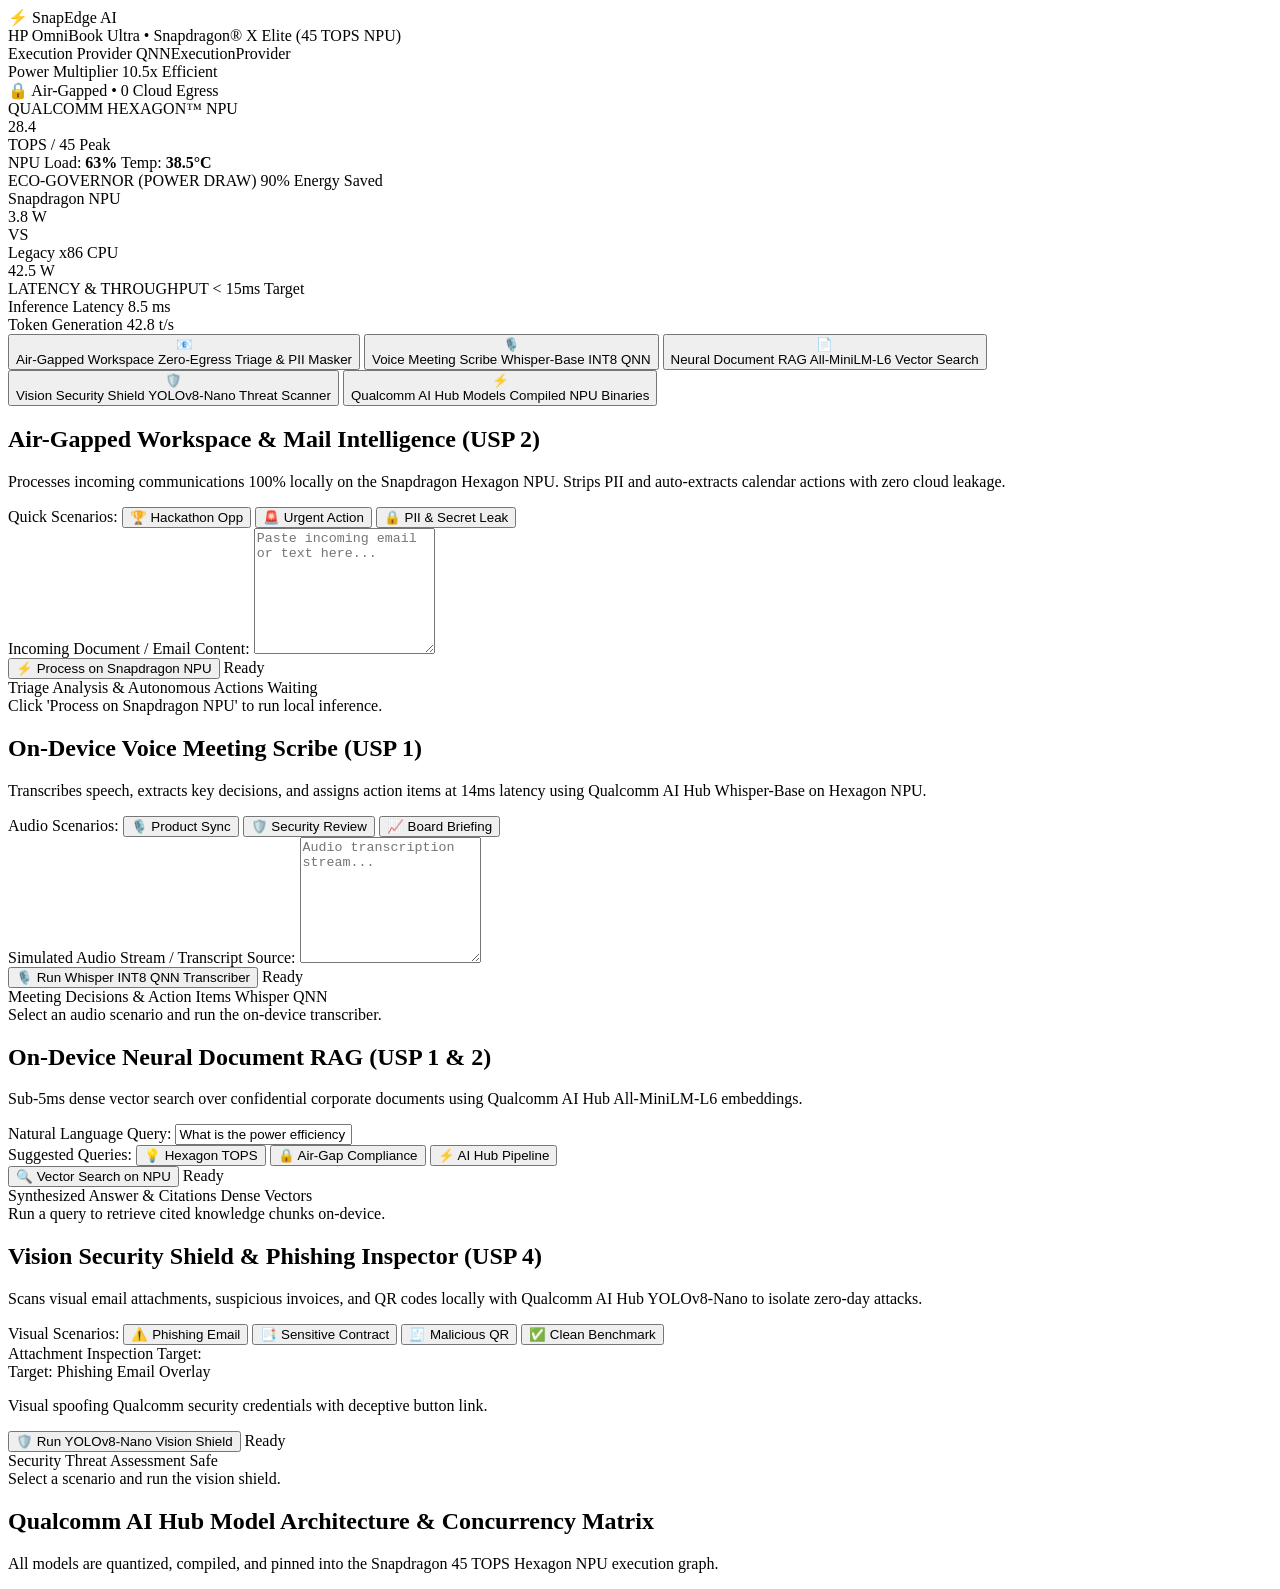
==== snapdragon/static/index.html @ ad6f7689 "feat: complete Snapdragon AI Lab submission and test suite" ====
<!DOCTYPE html>
<html lang="en">
<head>
    <meta charset="UTF-8">
    <meta name="viewport" content="width=device-width, initial-scale=1.0">
    <title>SnapEdge AI — On-Device Intelligence Engine for Snapdragon® HP PCs</title>
    <link rel="preconnect" href="https://fonts.googleapis.com">
    <link rel="preconnect" href="https://fonts.gstatic.com" crossorigin>
    <link href="https://fonts.googleapis.com/css2?family=Plus+Jakarta+Sans:wght@400;500;600;700;800&family=JetBrains+Mono:wght@400;500;700&display=swap" rel="stylesheet">
    <link rel="stylesheet" href="/static/styles.css">
</head>
<body>
    <div class="app-container">
        <!-- Top Navbar -->
        <header class="navbar">
            <div class="nav-brand">
                <div class="brand-badge">
                    <span class="dragon-icon">⚡</span>
                    <span class="brand-title">SnapEdge <span class="brand-highlight">AI</span></span>
                </div>
                <div class="platform-chip">
                    <span class="chip-dot"></span>
                    <span>HP OmniBook Ultra &bull; Snapdragon® X Elite (45 TOPS NPU)</span>
                </div>
            </div>
            
            <div class="nav-metrics">
                <div class="metric-pill">
                    <span class="metric-label">Execution Provider</span>
                    <span class="metric-val text-cyan" id="nav-provider">QNNExecutionProvider</span>
                </div>
                <div class="metric-pill">
                    <span class="metric-label">Power Multiplier</span>
                    <span class="metric-val text-green" id="nav-power-mult">10.5x Efficient</span>
                </div>
                <div class="airgap-badge">
                    <span class="lock-icon">🔒</span>
                    <span>Air-Gapped &bull; 0 Cloud Egress</span>
                </div>
            </div>
        </header>

        <!-- Live Hardware Telemetry HUD -->
        <section class="telemetry-hud">
            <div class="hud-card main-npu">
                <div class="hud-card-header">
                    <span class="hud-tag">QUALCOMM HEXAGON™ NPU</span>
                    <span class="live-pulse"></span>
                </div>
                <div class="hud-val-row">
                    <div class="gauge-number" id="hud-tops">28.4</div>
                    <div class="gauge-unit">TOPS <span class="sub-unit">/ 45 Peak</span></div>
                </div>
                <div class="progress-bar-wrap">
                    <div class="progress-bar-fill" id="npu-bar" style="width: 63%;"></div>
                </div>
                <div class="hud-subtext">
                    <span>NPU Load: <strong id="hud-util">63%</strong></span>
                    <span>Temp: <strong id="hud-temp">38.5°C</strong></span>
                </div>
            </div>

            <div class="hud-card eco-card">
                <div class="hud-card-header">
                    <span class="hud-tag">ECO-GOVERNOR (POWER DRAW)</span>
                    <span class="badge-eco">90% Energy Saved</span>
                </div>
                <div class="power-comparison">
                    <div class="power-col snapdragon">
                        <span class="power-device">Snapdragon NPU</span>
                        <div class="power-value" id="hud-npu-power">3.8 <span class="unit">W</span></div>
                        <div class="power-bar-mini active" style="width: 15%;"></div>
                    </div>
                    <div class="power-vs">VS</div>
                    <div class="power-col legacy-cpu">
                        <span class="power-device">Legacy x86 CPU</span>
                        <div class="power-value text-red" id="hud-cpu-power">42.5 <span class="unit">W</span></div>
                        <div class="power-bar-mini cpu-bar" style="width: 90%;"></div>
                    </div>
                </div>
            </div>

            <div class="hud-card latency-card">
                <div class="hud-card-header">
                    <span class="hud-tag">LATENCY & THROUGHPUT</span>
                    <span class="badge-fast">&lt; 15ms Target</span>
                </div>
                <div class="metrics-grid-mini">
                    <div class="mini-metric">
                        <span class="mini-label">Inference Latency</span>
                        <span class="mini-value text-cyan" id="hud-latency">8.5 ms</span>
                    </div>
                    <div class="mini-metric">
                        <span class="mini-label">Token Generation</span>
                        <span class="mini-value text-green" id="hud-tps">42.8 t/s</span>
                    </div>
                </div>
            </div>
        </section>

        <!-- Main Cockpit & Navigation Tabs -->
        <main class="cockpit-layout">
            <nav class="agent-tabs">
                <button class="tab-btn active" data-tab="workspace">
                    <span class="tab-icon">📧</span>
                    <div class="tab-meta">
                        <span class="tab-name">Air-Gapped Workspace</span>
                        <span class="tab-desc">Zero-Egress Triage & PII Masker</span>
                    </div>
                </button>
                
                <button class="tab-btn" data-tab="voice">
                    <span class="tab-icon">🎙️</span>
                    <div class="tab-meta">
                        <span class="tab-name">Voice Meeting Scribe</span>
                        <span class="tab-desc">Whisper-Base INT8 QNN</span>
                    </div>
                </button>

                <button class="tab-btn" data-tab="rag">
                    <span class="tab-icon">📄</span>
                    <div class="tab-meta">
                        <span class="tab-name">Neural Document RAG</span>
                        <span class="tab-desc">All-MiniLM-L6 Vector Search</span>
                    </div>
                </button>

                <button class="tab-btn" data-tab="vision">
                    <span class="tab-icon">🛡️</span>
                    <div class="tab-meta">
                        <span class="tab-name">Vision Security Shield</span>
                        <span class="tab-desc">YOLOv8-Nano Threat Scanner</span>
                    </div>
                </button>

                <button class="tab-btn" data-tab="models">
                    <span class="tab-icon">⚡</span>
                    <div class="tab-meta">
                        <span class="tab-name">Qualcomm AI Hub Models</span>
                        <span class="tab-desc">Compiled NPU Binaries</span>
                    </div>
                </button>
            </nav>

            <!-- Tab Content Sections -->
            <div class="tab-content-area">
                
                <!-- TAB 1: WORKSPACE & MAIL TRIAGE -->
                <section class="tab-pane active" id="pane-workspace">
                    <div class="pane-header">
                        <div>
                            <h2>Air-Gapped Workspace & Mail Intelligence (USP 2)</h2>
                            <p>Processes incoming communications 100% locally on the Snapdragon Hexagon NPU. Strips PII and auto-extracts calendar actions with zero cloud leakage.</p>
                        </div>
                        <div class="preset-group">
                            <span class="preset-label">Quick Scenarios:</span>
                            <button class="btn-chip" onclick="loadWorkspacePreset('hackathon')">🏆 Hackathon Opp</button>
                            <button class="btn-chip" onclick="loadWorkspacePreset('urgent')">🚨 Urgent Action</button>
                            <button class="btn-chip" onclick="loadWorkspacePreset('pii')">🔒 PII & Secret Leak</button>
                        </div>
                    </div>

                    <div class="workspace-grid">
                        <div class="editor-col">
                            <label class="form-label">Incoming Document / Email Content:</label>
                            <textarea id="workspace-input" rows="8" class="text-area-custom" placeholder="Paste incoming email or text here..."></textarea>
                            
                            <div class="action-bar">
                                <button class="btn-primary" id="btn-run-workspace" onclick="executeWorkspaceTriage()">
                                    <span>⚡ Process on Snapdragon NPU</span>
                                </button>
                                <span class="sub-status" id="workspace-status">Ready</span>
                            </div>
                        </div>

                        <div class="results-col">
                            <div class="result-box">
                                <div class="result-header">
                                    <span class="result-title">Triage Analysis & Autonomous Actions</span>
                                    <span class="badge-cat" id="res-category">Waiting</span>
                                </div>

                                <div class="result-body" id="workspace-results">
                                    <div class="empty-state">Click 'Process on Snapdragon NPU' to run local inference.</div>
                                </div>
                            </div>
                        </div>
                    </div>
                </section>

                <!-- TAB 2: VOICE SCRIBE -->
                <section class="tab-pane" id="pane-voice">
                    <div class="pane-header">
                        <div>
                            <h2>On-Device Voice Meeting Scribe (USP 1)</h2>
                            <p>Transcribes speech, extracts key decisions, and assigns action items at 14ms latency using Qualcomm AI Hub Whisper-Base on Hexagon NPU.</p>
                        </div>
                        <div class="preset-group">
                            <span class="preset-label">Audio Scenarios:</span>
                            <button class="btn-chip" onclick="loadVoicePreset('product_sync')">🎙️ Product Sync</button>
                            <button class="btn-chip" onclick="loadVoicePreset('security_review')">🛡️ Security Review</button>
                            <button class="btn-chip" onclick="loadVoicePreset('board_briefing')">📈 Board Briefing</button>
                        </div>
                    </div>

                    <div class="workspace-grid">
                        <div class="editor-col">
                            <label class="form-label">Simulated Audio Stream / Transcript Source:</label>
                            <textarea id="voice-input" rows="8" class="text-area-custom" placeholder="Audio transcription stream..."></textarea>
                            <div class="action-bar">
                                <button class="btn-primary" id="btn-run-voice" onclick="executeVoiceTranscribe()">
                                    <span>🎙️ Run Whisper INT8 QNN Transcriber</span>
                                </button>
                                <span class="sub-status" id="voice-status">Ready</span>
                            </div>
                        </div>

                        <div class="results-col">
                            <div class="result-box">
                                <div class="result-header">
                                    <span class="result-title">Meeting Decisions & Action Items</span>
                                    <span class="badge-cat" id="voice-meta">Whisper QNN</span>
                                </div>
                                <div class="result-body" id="voice-results">
                                    <div class="empty-state">Select an audio scenario and run the on-device transcriber.</div>
                                </div>
                            </div>
                        </div>
                    </div>
                </section>

                <!-- TAB 3: NEURAL RAG -->
                <section class="tab-pane" id="pane-rag">
                    <div class="pane-header">
                        <div>
                            <h2>On-Device Neural Document RAG (USP 1 & 2)</h2>
                            <p>Sub-5ms dense vector search over confidential corporate documents using Qualcomm AI Hub All-MiniLM-L6 embeddings.</p>
                        </div>
                    </div>

                    <div class="workspace-grid">
                        <div class="editor-col">
                            <label class="form-label">Natural Language Query:</label>
                            <input type="text" id="rag-query" class="input-custom" value="What is the power efficiency and battery life of Snapdragon HP OmniBook?">
                            
                            <div class="quick-questions">
                                <span class="preset-label">Suggested Queries:</span>
                                <button class="btn-chip" onclick="setRAGQuery('How many TOPS does Qualcomm Hexagon NPU deliver?')">💡 Hexagon TOPS</button>
                                <button class="btn-chip" onclick="setRAGQuery('How does SnapEdge maintain zero-cloud air-gap compliance?')">🔒 Air-Gap Compliance</button>
                                <button class="btn-chip" onclick="setRAGQuery('What is the Qualcomm AI Hub optimization pipeline?')">⚡ AI Hub Pipeline</button>
                            </div>

                            <div class="action-bar">
                                <button class="btn-primary" onclick="executeRAGQuery()">
                                    <span>🔍 Vector Search on NPU</span>
                                </button>
                                <span class="sub-status" id="rag-status">Ready</span>
                            </div>
                        </div>

                        <div class="results-col">
                            <div class="result-box">
                                <div class="result-header">
                                    <span class="result-title">Synthesized Answer & Citations</span>
                                    <span class="badge-cat text-cyan" id="rag-meta">Dense Vectors</span>
                                </div>
                                <div class="result-body" id="rag-results">
                                    <div class="empty-state">Run a query to retrieve cited knowledge chunks on-device.</div>
                                </div>
                            </div>
                        </div>
                    </div>
                </section>

                <!-- TAB 4: VISION SECURITY SHIELD -->
                <section class="tab-pane" id="pane-vision">
                    <div class="pane-header">
                        <div>
                            <h2>Vision Security Shield & Phishing Inspector (USP 4)</h2>
                            <p>Scans visual email attachments, suspicious invoices, and QR codes locally with Qualcomm AI Hub YOLOv8-Nano to isolate zero-day attacks.</p>
                        </div>
                        <div class="preset-group">
                            <span class="preset-label">Visual Scenarios:</span>
                            <button class="btn-chip" onclick="loadVisionPreset('phishing_email')">⚠️ Phishing Email</button>
                            <button class="btn-chip" onclick="loadVisionPreset('sensitive_contract')">📑 Sensitive Contract</button>
                            <button class="btn-chip" onclick="loadVisionPreset('qr_invoice')">🧾 Malicious QR</button>
                            <button class="btn-chip" onclick="loadVisionPreset('clean_chart')">✅ Clean Benchmark</button>
                        </div>
                    </div>

                    <div class="workspace-grid">
                        <div class="editor-col">
                            <label class="form-label">Attachment Inspection Target:</label>
                            <div class="vision-target-card" id="vision-scenario-preview">
                                <span class="preview-title" id="vis-target-title">Target: Phishing Email Overlay</span>
                                <p class="preview-desc" id="vis-target-desc">Visual spoofing Qualcomm security credentials with deceptive button link.</p>
                            </div>

                            <div class="action-bar">
                                <button class="btn-primary" onclick="executeVisionScan()">
                                    <span>🛡️ Run YOLOv8-Nano Vision Shield</span>
                                </button>
                                <span class="sub-status" id="vision-status">Ready</span>
                            </div>
                        </div>

                        <div class="results-col">
                            <div class="result-box">
                                <div class="result-header">
                                    <span class="result-title">Security Threat Assessment</span>
                                    <span class="badge-cat" id="vision-threat-badge">Safe</span>
                                </div>
                                <div class="result-body" id="vision-results">
                                    <div class="empty-state">Select a scenario and run the vision shield.</div>
                                </div>
                            </div>
                        </div>
                    </div>
                </section>

                <!-- TAB 5: MODEL HUB REGISTRY -->
                <section class="tab-pane" id="pane-models">
                    <div class="pane-header">
                        <div>
                            <h2>Qualcomm AI Hub Model Architecture & Concurrency Matrix</h2>
                            <p>All models are quantized, compiled, and pinned into the Snapdragon 45 TOPS Hexagon NPU execution graph.</p>
                        </div>
                    </div>

                    <div class="models-grid" id="models-container">
                        <!-- Loaded dynamically via JS -->
                    </div>
                </section>

            </div>
        </main>
    </div>

    <script src="/static/app.js"></script>
</body>
</html>
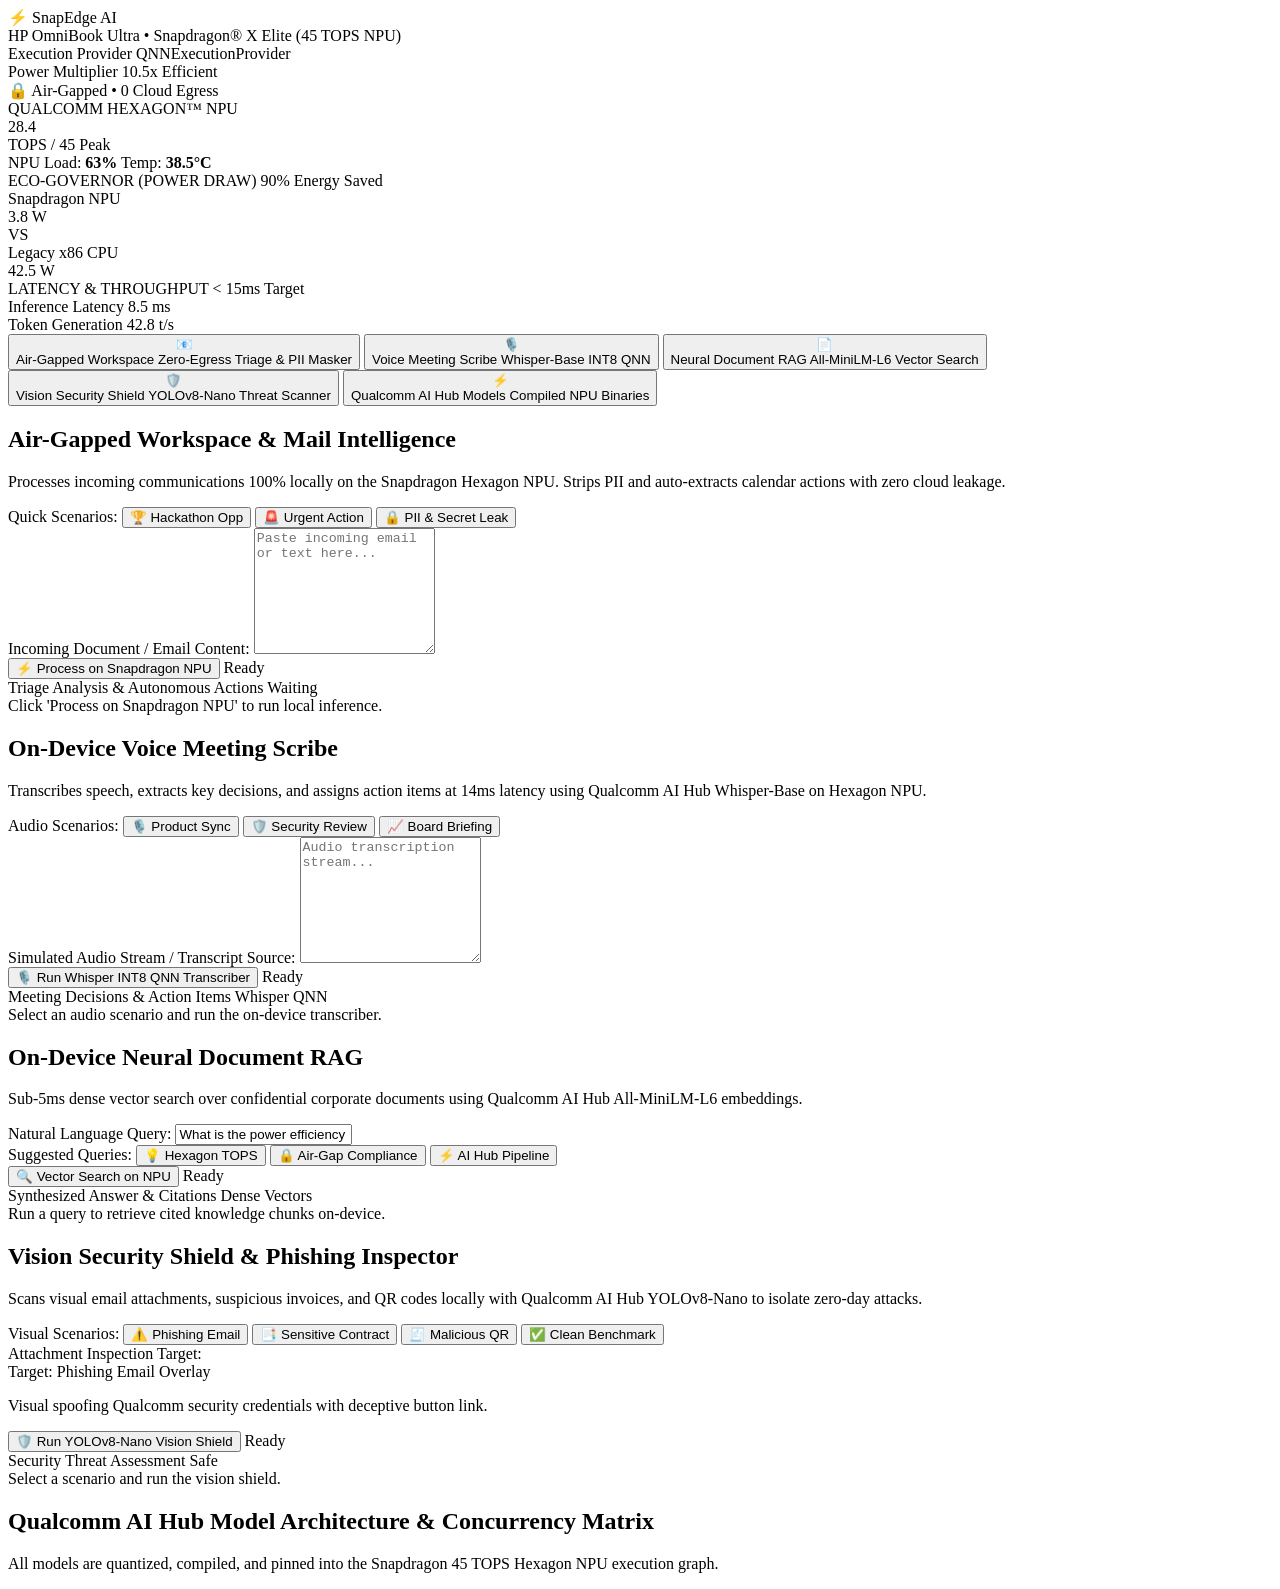
==== commit 30d24166: "feat(ui): redesign Snapdragon Cockpit and add dope.security anti-slop frontend" ====
--- a/snapdragon/static/index.html
+++ b/snapdragon/static/index.html
@@ -1,15 +1,16 @@
 <!DOCTYPE html>
-<html lang="en">
+<html lang="en" class="scroll-smooth">
 <head>
     <meta charset="UTF-8">
     <meta name="viewport" content="width=device-width, initial-scale=1.0">
     <title>SnapEdge AI — On-Device Intelligence Engine for Snapdragon® HP PCs</title>
     <link rel="preconnect" href="https://fonts.googleapis.com">
     <link rel="preconnect" href="https://fonts.gstatic.com" crossorigin>
-    <link href="https://fonts.googleapis.com/css2?family=Plus+Jakarta+Sans:wght@400;500;600;700;800&family=JetBrains+Mono:wght@400;500;700&display=swap" rel="stylesheet">
+    <!-- Whyte Inktrap (Plus Jakarta Sans proxy), Whyte Inktrap Mono (Space Mono proxy), GrandSlang (Playfair Display proxy) -->
+    <link href="https://fonts.googleapis.com/css2?family=Karla:ital,wght@0,500;0,700;1,500&family=Plus+Jakarta+Sans:wght@400;500;600;700;800&family=Playfair+Display:ital,wght@1,600;1,700&family=Space+Mono:ital,wght@0,400;0,700;1,700&display=swap" rel="stylesheet">
     <link rel="stylesheet" href="/static/styles.css">
 </head>
-<body>
+<body class="selection:bg-signal-violet selection:text-white">
     <div class="app-container">
         <!-- Top Navbar -->
         <header class="navbar">
@@ -149,7 +150,7 @@
                 <section class="tab-pane active" id="pane-workspace">
                     <div class="pane-header">
                         <div>
-                            <h2>Air-Gapped Workspace & Mail Intelligence (USP 2)</h2>
+                            <h2>Air-Gapped Workspace & Mail Intelligence</h2>
                             <p>Processes incoming communications 100% locally on the Snapdragon Hexagon NPU. Strips PII and auto-extracts calendar actions with zero cloud leakage.</p>
                         </div>
                         <div class="preset-group">
@@ -192,7 +193,7 @@
                 <section class="tab-pane" id="pane-voice">
                     <div class="pane-header">
                         <div>
-                            <h2>On-Device Voice Meeting Scribe (USP 1)</h2>
+                            <h2>On-Device Voice Meeting Scribe</h2>
                             <p>Transcribes speech, extracts key decisions, and assigns action items at 14ms latency using Qualcomm AI Hub Whisper-Base on Hexagon NPU.</p>
                         </div>
                         <div class="preset-group">
@@ -233,7 +234,7 @@
                 <section class="tab-pane" id="pane-rag">
                     <div class="pane-header">
                         <div>
-                            <h2>On-Device Neural Document RAG (USP 1 & 2)</h2>
+                            <h2>On-Device Neural Document RAG</h2>
                             <p>Sub-5ms dense vector search over confidential corporate documents using Qualcomm AI Hub All-MiniLM-L6 embeddings.</p>
                         </div>
                     </div>
@@ -276,7 +277,7 @@
                 <section class="tab-pane" id="pane-vision">
                     <div class="pane-header">
                         <div>
-                            <h2>Vision Security Shield & Phishing Inspector (USP 4)</h2>
+                            <h2>Vision Security Shield & Phishing Inspector</h2>
                             <p>Scans visual email attachments, suspicious invoices, and QR codes locally with Qualcomm AI Hub YOLOv8-Nano to isolate zero-day attacks.</p>
                         </div>
                         <div class="preset-group">
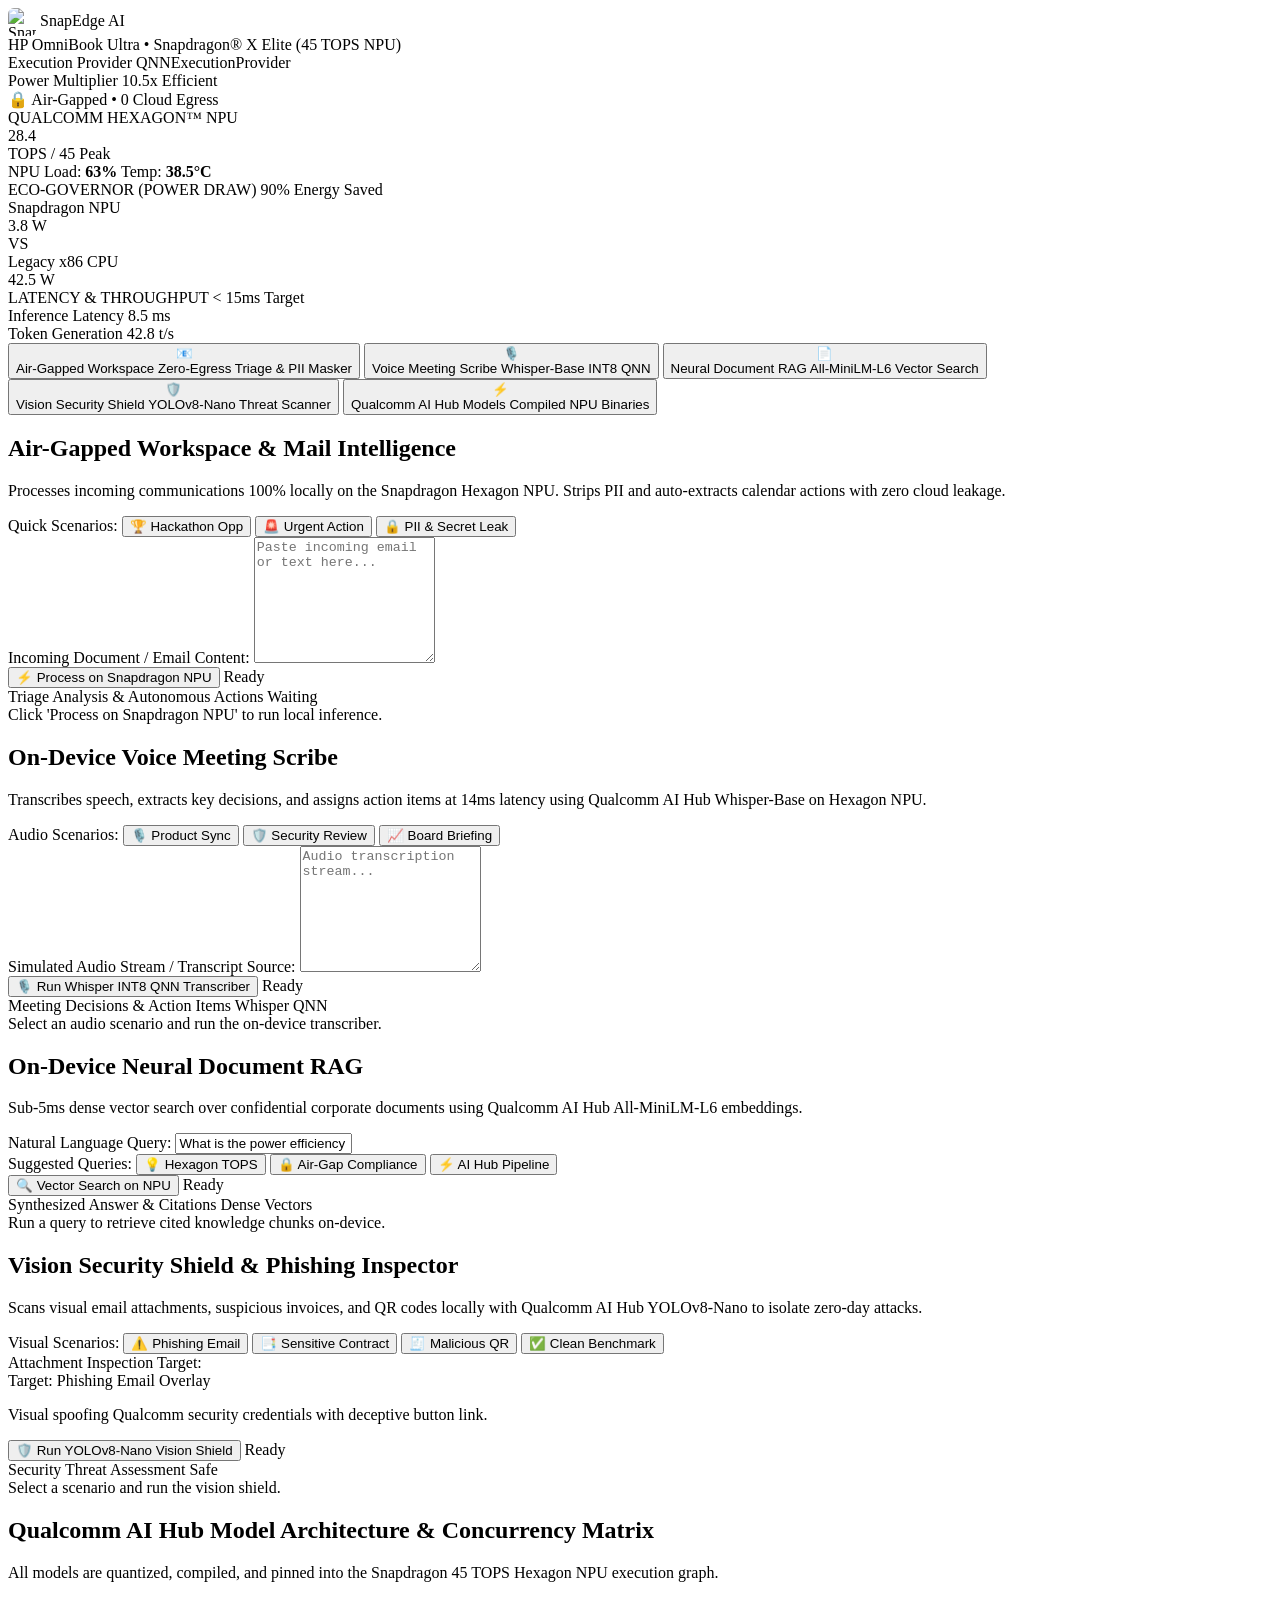
==== commit 65c531a1: "feat(branding): add SnapEdge AI vector logo suite, brand identity, and favicon integration" ====
--- a/snapdragon/static/index.html
+++ b/snapdragon/static/index.html
@@ -4,6 +4,8 @@
     <meta charset="UTF-8">
     <meta name="viewport" content="width=device-width, initial-scale=1.0">
     <title>SnapEdge AI — On-Device Intelligence Engine for Snapdragon® HP PCs</title>
+    <link rel="icon" type="image/svg+xml" href="/static/logo-icon.svg">
+    <link rel="shortcut icon" href="/static/logo-icon.svg">
     <link rel="preconnect" href="https://fonts.googleapis.com">
     <link rel="preconnect" href="https://fonts.gstatic.com" crossorigin>
     <!-- Whyte Inktrap (Plus Jakarta Sans proxy), Whyte Inktrap Mono (Space Mono proxy), GrandSlang (Playfair Display proxy) -->
@@ -16,7 +18,7 @@
         <header class="navbar">
             <div class="nav-brand">
                 <div class="brand-badge">
-                    <span class="dragon-icon">⚡</span>
+                    <img src="/static/logo-icon.svg" alt="SnapEdge AI Icon" class="brand-logo-img" width="28" height="28" style="border-radius: 6px; display: inline-block; vertical-align: middle;">
                     <span class="brand-title">SnapEdge <span class="brand-highlight">AI</span></span>
                 </div>
                 <div class="platform-chip">
